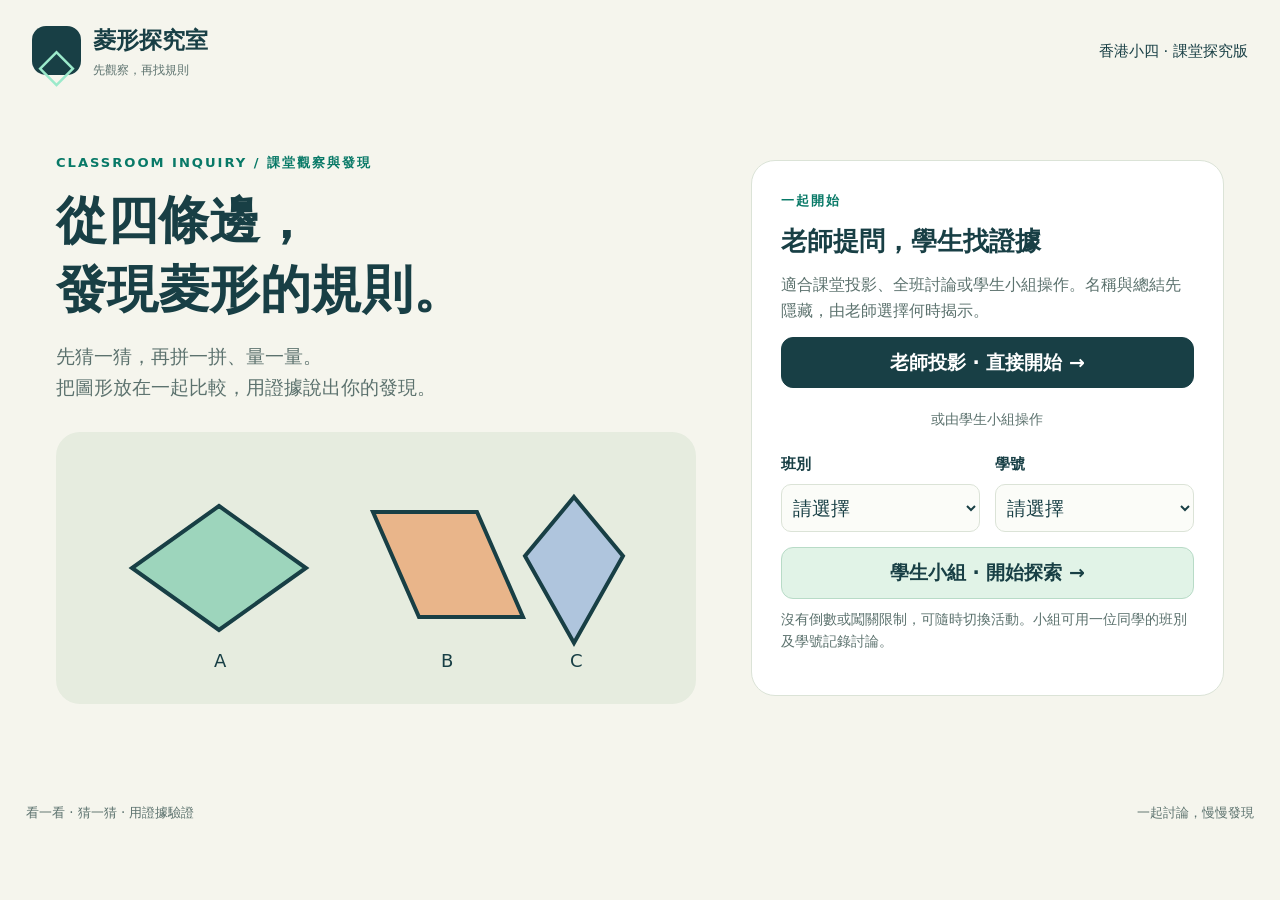
==== classroom/index.html @ 55c146e0 "Add teacher-led rhombus classroom inquiry, comparisons and triangle composition" ====
<!doctype html>
<html lang="zh-Hant">
<head><meta charset="utf-8"><meta name="viewport" content="width=device-width,initial-scale=1"><meta name="theme-color" content="#183f45"><meta name="description" content="香港小四菱形課堂探究：比較四邊形、拼棒、量度、分類與三角形拼砌；老師逐步提問，学生從證據發現規則。"><title>菱形探究室｜課堂觀察與發現</title><link rel="icon" href="data:image/svg+xml,%3Csvg xmlns='http://www.w3.org/2000/svg' viewBox='0 0 64 64'%3E%3Crect width='64' height='64' rx='16' fill='%23183f45'/%3E%3Cpath d='M32 9 51 32 32 55 13 32Z' fill='%237ae1c2'/%3E%3C/svg%3E"><link rel="stylesheet" href="classroom.css"><script src="classroom.js" defer></script></head>
<body><header class="topbar"><a href="./" class="brand"><span class="logo">◇</span><span>菱形探究室<small>先觀察，再找規則</small></span></a><div id="mode">香港小四 · 課堂探究版</div></header><main id="app"></main><footer>看一看 · 猜一猜 · 用證據驗證<span>一起討論，慢慢發現</span></footer><div id="toast" role="status" aria-live="polite"></div></body>
</html>
---- classroom/classroom.css ----
:root{font-family:system-ui,-apple-system,"Noto Sans TC","Microsoft JhengHei",sans-serif;font-size:19px;line-height:1.65;color:#183f45;background:#f5f5ed;--ink:#183f45;--green:#087967;--mint:#e1f3e7;--orange:#ec9b50;--line:#dbe3d7;--muted:#5c726e}*{box-sizing:border-box}body{margin:0}button,input,select{font:inherit}button{min-height:48px;border:1px solid var(--line);border-radius:12px;padding:9px 15px;background:white;color:var(--ink);font-weight:650;cursor:pointer;transition:background .16s}button:hover:not(:disabled){background:#ecf7ef}button:disabled{opacity:.45;cursor:default}button:focus-visible,input:focus-visible,select:focus-visible,a:focus-visible{outline:3px solid var(--orange);outline-offset:3px}.primary{background:var(--ink);color:white;border-color:var(--ink)}.primary:hover:not(:disabled){background:#285b61}.mint{background:var(--mint);border-color:#b8dbc7}.quiet{background:transparent;border-color:transparent;font-size:.79rem}.active,[aria-pressed=true]{background:var(--mint);border:2px solid var(--green)}.topbar{max-width:1540px;margin:auto;padding:22px 32px;display:flex;align-items:center;justify-content:space-between;gap:15px}.brand{color:var(--ink);text-decoration:none;display:flex;align-items:center;gap:12px;font-weight:850;font-size:1.2rem}.brand small{display:block;color:var(--muted);font-size:.65rem;font-weight:500}.logo{display:grid;place-items:center;font-size:2.5rem;width:49px;height:49px;border-radius:14px;background:var(--ink);color:#9beacb}#mode{display:flex;align-items:center;gap:9px;font-size:.78rem}main{max-width:1540px;margin:auto;padding:5px 26px;min-height:75vh}footer{max-width:1480px;margin:25px auto;padding:0 26px;display:flex;justify-content:space-between;color:var(--muted);font-size:.7rem}h1,h2,h3,p{margin-top:0}h1{font-size:clamp(2rem,4vw,3.5rem);line-height:1.35;margin-bottom:17px}h2{font-size:1.38rem;line-height:1.4;margin-bottom:12px}h3{font-size:1rem;margin-bottom:8px}p{margin-bottom:13px}.eyebrow{font-size:.69rem;font-weight:800;letter-spacing:.15em;color:var(--green);margin-bottom:12px}.muted{color:var(--muted);font-size:.83rem}.entry{display:grid;grid-template-columns:1.15fr .85fr;gap:55px;align-items:center;padding:45px 30px}.entry p{color:var(--muted)}.entryart{margin-top:28px;border-radius:24px;background:#e6ecdf;padding:16px}.entryart svg{width:100%;height:240px;display:block}.entrycard{padding:29px;border:1px solid var(--line);border-radius:24px;background:white}.entrycard .primary{width:100%;font-size:1rem}.or{text-align:center;font-size:.76rem;color:var(--muted);margin:20px 0}.entryfields{display:grid;grid-template-columns:1fr 1fr;gap:15px}.entryfields label{display:block;font-size:.8rem;margin-bottom:7px;font-weight:650}select{width:100%;min-height:48px;border:1px solid var(--line);border-radius:10px;padding:7px;background:#fbfcf8;color:var(--ink)}.entrycard .mint{margin-top:15px;width:100%}.entrycard .small{margin-top:9px;font-size:.72rem}.nav{display:flex;gap:8px;overflow:auto;padding:0 0 15px}.nav button{flex:1;min-width:145px;font-size:.83rem;white-space:nowrap}.nav .active{background:var(--ink);color:white;border-color:var(--ink)}.nav button span{font-size:.68rem;margin-right:6px;opacity:.8}.toolbar{display:flex;align-items:center;justify-content:space-between;gap:15px;flex-wrap:wrap;margin:0 0 16px}.toolbar-left{display:flex;gap:8px;flex-wrap:wrap}.toolbar button{font-size:.77rem;min-height:44px}.layout{display:grid;grid-template-columns:minmax(0,1fr) 285px;gap:21px}.lab{min-width:0;background:white;padding:24px;border-radius:21px;border:1px solid var(--line)}.lessonhead{display:flex;justify-content:space-between;align-items:flex-start;gap:16px}.lessonhead h1{font-size:1.75rem;margin-bottom:10px}.lessonhead .eyebrow{margin-bottom:5px}.instruction{font-size:.91rem;padding:13px 17px;background:#edf7ef;border-left:4px solid var(--green);border-radius:0 10px 10px 0;margin:9px 0 17px}.questions{background:var(--ink);color:white;padding:23px;border-radius:21px;align-self:start;position:sticky;top:20px}.questions .eyebrow{color:#a6e9ce}.questions h2{font-size:1.13rem;line-height:1.7;margin:13px 0 19px}.questions .sub{font-size:.79rem;color:#c8dbd6}.questions .qnav{display:flex;gap:9px;margin-top:20px}.questions button{flex:1;font-size:.78rem;min-height:44px}.questions .quiet{color:white;margin-top:12px;flex:1}.qtip{padding:14px 0 0;border-top:1px solid #52726e;font-size:.78rem;color:#d9e8df}.chip{background:#f3ecd8;border:1px solid #e7dcc1;padding:5px 12px;border-radius:30px;font-size:.72rem;white-space:nowrap}.gallery{display:grid;grid-template-columns:repeat(3,1fr);gap:12px}.card{position:relative;border:2px solid #dce5d7;border-radius:15px;min-height:160px;padding:10px 6px;text-align:center;background:#fcfdf9}.card.selected{background:#e6f5ea;border-color:var(--green)}.card svg{width:100%;height:135px;display:block}.card strong{font-size:.85rem}.name{font-size:.7rem;color:var(--muted);display:block;min-height:22px}.tools{display:flex;gap:8px;flex-wrap:wrap;align-items:center;margin:14px 0}.tools button{font-size:.77rem}.comparison{margin-top:19px;padding:17px;background:#f5f7ec;border:1px solid var(--line);border-radius:15px}.comparison h3{font-size:.91rem}.comparepair{display:grid;grid-template-columns:repeat(2,minmax(0,1fr));gap:12px}.comparepair svg{width:100%;height:230px;display:block}.comparepair>div{background:#fff;border:1px solid var(--line);border-radius:13px;text-align:center;padding:10px}.comparepair .tools{justify-content:center}.empty{padding:30px 15px;text-align:center;color:var(--muted);font-size:.86rem}.board{border:1px solid var(--line);border-radius:16px;overflow:hidden;background:#fbfcf7;position:relative}.board svg{width:100%;height:auto;display:block;touch-action:none}.board.large svg{max-height:410px}.svglabel{font-family:inherit;font-size:17px;font-weight:750;fill:var(--ink);paint-order:stroke;stroke:#fbfcf7;stroke-width:5px;stroke-linejoin:round}.svglabel.small{font-size:13px;stroke-width:4px}.svgcaption{font-family:inherit;font-size:13px;fill:var(--muted)}.edge{stroke-linecap:round}.hit{fill:none;stroke:transparent;stroke-width:28;cursor:pointer}.handle{fill:var(--orange);stroke:white;stroke-width:3;cursor:grab}.handle:active{cursor:grabbing}.panels{display:grid;grid-template-columns:repeat(2,minmax(0,1fr));gap:15px}.panel h3{display:flex;align-items:center;gap:9px;font-size:.88rem}.panel .chip{font-size:.65rem}.rodtray{display:flex;gap:8px;align-items:center;margin:14px 0;justify-content:center;height:35px}.rodtray i{height:9px;width:55px;border:1px solid #368276;background:#87c8b2;border-radius:8px;transition:opacity .2s}.rodtray .used{opacity:.2}.rodtray .long{width:74px;background:#91abc9;border-color:#657ea3}.rodtray .short{width:37px;background:#dfb58e;border-color:#bb8f69}.slider{display:flex;align-items:center;gap:9px;font-size:.76rem;flex-wrap:wrap;margin:12px 0}.slider input{min-width:100px;flex:1;accent-color:var(--green);min-height:35px}.slider label{min-width:50px}.obsbox{padding:15px 17px;border:1px dashed #d1dabd;border-radius:13px;background:#fffdef;margin-top:16px}.obsbox h3{font-size:.88rem}.obsbox .prompts{display:flex;gap:9px;flex-wrap:wrap;font-size:.83rem}.note{padding:7px 13px;border-radius:30px;border:1px solid #d6dfc8;background:white;min-height:40px;font-size:.77rem}.selector{display:flex;gap:7px;flex-wrap:wrap;margin-bottom:14px}.selector button{min-height:43px;min-width:49px;padding:5px 11px;font-size:.8rem}.sideinspector{display:grid;grid-template-columns:minmax(0,1fr) 215px;gap:15px}.copytray{background:#f5f7ec;border-radius:14px;padding:17px;min-width:0}.copytray h3{font-size:.85rem}.copyrow{margin:12px 0;font-size:.73rem}.copyrow i{display:block;height:7px;background:var(--green);border-radius:5px;margin:7px 0;max-width:100%}.parallel-controls{display:flex;gap:8px;flex-wrap:wrap;margin-top:13px}.parallel-controls button{font-size:.77rem}.legend{font-size:.75rem;color:var(--muted);margin-top:7px}.legend i{display:inline-block;width:22px;height:4px;background:var(--green);margin-right:5px}.sortarea{display:grid;grid-template-columns:repeat(2,minmax(0,1fr));gap:15px}.sortzone{border:2px dashed #b7cdbb;border-radius:15px;padding:14px;min-height:225px;background:#f3faf2}.sortzone:nth-child(2){background:#f8f4ed;border-color:#d5c2a5}.sortzone.dragover{outline:3px solid var(--orange);background:#fff5cf}.sortzone input{width:100%;padding:6px 8px;border:1px solid #cbd6c6;border-radius:9px;min-height:43px;font-weight:750;font-size:.89rem;color:var(--ink);background:white}.sortzone .smallcards{display:grid;grid-template-columns:repeat(2,minmax(0,1fr));gap:8px;margin-top:10px}.smallcards .card{min-height:110px;padding:7px 3px}.smallcards .card svg{height:92px}.smallcards .card .name{display:none}.smallcards .card strong{font-size:.78rem}.sortpool{margin-top:17px;padding:16px;border:1px solid var(--line);border-radius:15px;background:#f9fbf4}.sortpool .gallery{grid-template-columns:repeat(4,1fr);gap:8px}.sortpool .card{min-height:130px}.sortpool .card svg{height:97px}.sortpool .name{display:none}.feedback{padding:13px 16px;border-radius:11px;font-size:.87rem;background:#fff4d9;color:#765322;margin:14px 0}.feedback.good{background:#e8f4e9;color:#176345}.feedback:empty{display:none}.puzzlebar{display:flex;gap:8px;flex-wrap:wrap}.puzzlebar button{font-size:.79rem}.summary{padding:20px;border-radius:17px;background:var(--ink);color:#fff;margin-top:17px}.summary h2{font-size:1.2rem;color:#a6e9ce}.summary p{font-size:.92rem;margin-bottom:9px}.summary small{font-size:.73rem;color:#d2e5dc}.hideanswer{padding:21px;border:1px dashed #c9d8bf;border-radius:14px;text-align:center;margin-top:16px;background:#fcfdf5}.hideanswer p{font-size:.82rem;color:var(--muted)}.tip{font-size:.75rem;color:var(--muted);margin-top:9px;margin-bottom:0}.namesstrip{display:flex;gap:9px;flex-wrap:wrap;margin:11px 0}.namesstrip span{background:#edf6e8;border:1px solid #c9dbc4;padding:6px 12px;border-radius:25px;font-size:.79rem}.lessonfoot{display:flex;justify-content:space-between;align-items:center;gap:12px;margin-top:22px;padding-top:17px;border-top:1px solid var(--line)}.lessonfoot button{font-size:.8rem}.notebook{background:white;border:1px solid var(--line);padding:28px;border-radius:21px}.notebook textarea{width:100%;min-height:130px;border:1px solid var(--line);border-radius:13px;padding:15px;font:inherit;margin-bottom:12px}.logitem{padding:13px 16px;border-radius:12px;background:#f3f7ec;margin:10px 0;font-size:.85rem}.pill{padding:5px 10px;border:1px solid var(--line);background:white;border-radius:30px;font-size:.74rem}#toast{position:fixed;bottom:25px;left:50%;transform:translateX(-50%);background:var(--ink);color:white;padding:12px 18px;border-radius:12px;max-width:90%;font-size:.83rem;display:none;z-index:30}.tri-piece{cursor:grab}.tri-piece:active{cursor:grabbing}.drag-hint{font-size:.75rem;color:var(--muted);margin-top:8px}.fullscreen main{max-width:none}.fullscreen .topbar{padding:12px 25px}.fullscreen footer{display:none}.fullscreen .layout{grid-template-columns:minmax(0,1fr) 310px}.fullscreen .lab{font-size:1.08rem}.fullscreen .board.large svg{max-height:480px}.evidence{display:flex;gap:9px;flex-wrap:wrap;margin:14px 0}.evidence span{padding:6px 11px;border:1px solid var(--line);border-radius:10px;font-size:.76rem;background:#f8fbf3}.note[aria-pressed=true]{background:var(--mint)}
@media(min-width:1600px){:root{font-size:22px}.layout{grid-template-columns:minmax(0,1fr) 320px}}
@media(max-width:1100px){.layout{grid-template-columns:minmax(0,1fr) 240px;gap:15px}.lab{padding:20px}.questions{padding:19px}.entry{gap:30px;padding:25px 10px}.gallery{gap:9px}.card svg{height:125px}.sideinspector{grid-template-columns:1fr}.copytray{display:flex;flex-wrap:wrap;gap:12px;align-items:center}.copytray h3{width:100%}.copyrow{margin:0}.copyrow i{max-width:170px}.panels{gap:10px}}
@media(max-width:760px){:root{font-size:17px}.topbar{padding:17px 16px;align-items:flex-start}.brand{font-size:1rem;gap:9px}.logo{width:42px;height:42px;font-size:2.2rem}.brand small{font-size:.58rem}#mode{font-size:.67rem;gap:3px;flex-direction:column}.topbar .quiet{min-height:27px;padding:3px}main{padding:3px 12px}.entry{grid-template-columns:1fr;padding:22px 3px;gap:19px}.entry h1{font-size:2.15rem}.entryart{display:none}.entrycard{padding:23px}.nav{gap:6px;padding-bottom:11px}.nav button{min-width:137px;font-size:.8rem;min-height:46px}.toolbar{gap:7px;margin-bottom:12px}.toolbar-left{gap:6px}.toolbar button{font-size:.73rem;min-height:42px;padding:7px 10px}.layout{display:flex;flex-direction:column;gap:14px}.questions{position:static;order:-1;padding:16px 18px}.questions .eyebrow{margin:0}.questions h2{font-size:1.05rem;margin:6px 0 8px}.questions .sub{display:none}.questions .qnav{margin-top:10px;max-width:260px}.questions .qtip{margin-top:10px}.questions .quiet{margin-top:7px;padding:4px 10px;min-height:35px}.lab{padding:20px 15px;border-radius:17px}.lessonhead h1{font-size:1.42rem}.lessonhead .chip{font-size:.65rem}.instruction{font-size:.85rem;padding:11px 13px}.gallery{grid-template-columns:repeat(2,1fr);gap:9px}.card{min-height:152px;padding:8px 4px}.card svg{height:119px}.comparepair svg{height:150px}.comparepair .tools button{font-size:.65rem;min-height:40px;padding:7px}.panels{grid-template-columns:1fr}.panel h3{font-size:1rem}.board svg{max-height:none!important}.comparison{padding:13px}.sortarea{gap:10px}.sortzone{padding:9px;min-height:190px}.sortzone input{font-size:.73rem;padding:5px}.smallcards{grid-template-columns:1fr!important}.sortpool{padding:11px}.sortpool .gallery{grid-template-columns:repeat(2,1fr)}.sortpool .card svg{height:100px}.sideinspector{display:block}.copytray{margin-top:12px}.copytray .copyrow{flex:0 0 calc(50% - 6px);max-width:calc(50% - 6px)}.copyrow i{max-width:100%}.lessonfoot{flex-wrap:wrap;gap:7px}.lessonfoot .primary{margin-left:auto}footer{padding:0 15px;font-size:.62rem}.fullscreen .layout{display:flex}.notebook{padding:22px 17px}.puzzlebar button{font-size:.72rem;padding:8px 11px}.summary p{font-size:.87rem}}
@media(prefers-reduced-motion:reduce){*{transition:none!important;scroll-behavior:auto!important}}
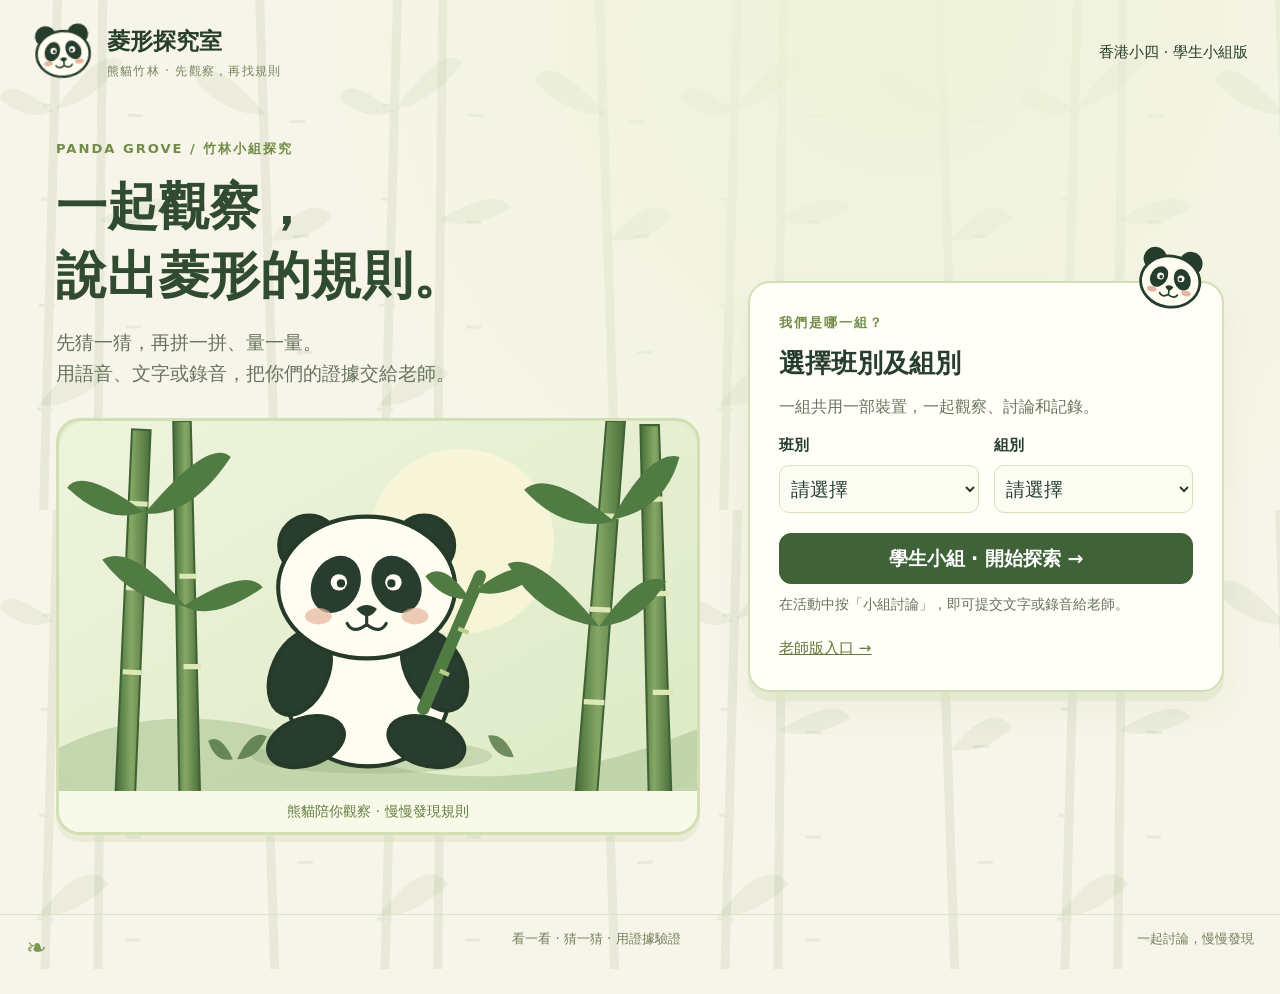
==== commit 4b1313a9: "Add group voice discussions, password-protected teacher portal and panda bamboo theme" ====
--- a/classroom/index.html
+++ b/classroom/index.html
@@ -1,5 +1,5 @@
 <!doctype html>
 <html lang="zh-Hant">
-<head><meta charset="utf-8"><meta name="viewport" content="width=device-width,initial-scale=1"><meta name="theme-color" content="#183f45"><meta name="description" content="香港小四菱形課堂探究：比較四邊形、拼棒、量度、分類與三角形拼砌；老師逐步提問，学生從證據發現規則。"><title>菱形探究室｜課堂觀察與發現</title><link rel="icon" href="data:image/svg+xml,%3Csvg xmlns='http://www.w3.org/2000/svg' viewBox='0 0 64 64'%3E%3Crect width='64' height='64' rx='16' fill='%23183f45'/%3E%3Cpath d='M32 9 51 32 32 55 13 32Z' fill='%237ae1c2'/%3E%3C/svg%3E"><link rel="stylesheet" href="classroom.css"><script src="classroom.js" defer></script></head>
-<body><header class="topbar"><a href="./" class="brand"><span class="logo">◇</span><span>菱形探究室<small>先觀察，再找規則</small></span></a><div id="mode">香港小四 · 課堂探究版</div></header><main id="app"></main><footer>看一看 · 猜一猜 · 用證據驗證<span>一起討論，慢慢發現</span></footer><div id="toast" role="status" aria-live="polite"></div></body>
+<head><meta charset="utf-8"><meta name="viewport" content="width=device-width,initial-scale=1"><meta name="theme-color" content="#46683d"><meta name="description" content="香港小四菱形課堂探究：比較四邊形、拼棒、量度、分類與三角形拼砌；老師逐步提問，學生從證據發現規則。"><title>菱形探究室｜課堂觀察與發現</title><link rel="icon" href="data:image/svg+xml,%3Csvg xmlns='http://www.w3.org/2000/svg' viewBox='0 0 64 64'%3E%3Crect width='64' height='64' rx='16' fill='%23183f45'/%3E%3Cpath d='M32 9 51 32 32 55 13 32Z' fill='%237ae1c2'/%3E%3C/svg%3E"><link rel="stylesheet" href="classroom.css"><link rel="stylesheet" href="panda-theme.css"><script src="discussion.js" defer></script><script src="classroom.js" defer></script></head>
+<body><header class="topbar"><a href="./" class="brand"><span class="logo">◇</span><span>菱形探究室<small>熊貓竹林 · 先觀察，再找規則</small></span></a><div id="mode">香港小四 · 課堂探究版</div></header><main id="app"></main><footer>看一看 · 猜一猜 · 用證據驗證<span>一起討論，慢慢發現</span></footer><div id="toast" role="status" aria-live="polite"></div></body>
 </html>
--- a/classroom/classroom.css
+++ b/classroom/classroom.css
@@ -3,3 +3,7 @@
 @media(max-width:1100px){.layout{grid-template-columns:minmax(0,1fr) 240px;gap:15px}.lab{padding:20px}.questions{padding:19px}.entry{gap:30px;padding:25px 10px}.gallery{gap:9px}.card svg{height:125px}.sideinspector{grid-template-columns:1fr}.copytray{display:flex;flex-wrap:wrap;gap:12px;align-items:center}.copytray h3{width:100%}.copyrow{margin:0}.copyrow i{max-width:170px}.panels{gap:10px}}
 @media(max-width:760px){:root{font-size:17px}.topbar{padding:17px 16px;align-items:flex-start}.brand{font-size:1rem;gap:9px}.logo{width:42px;height:42px;font-size:2.2rem}.brand small{font-size:.58rem}#mode{font-size:.67rem;gap:3px;flex-direction:column}.topbar .quiet{min-height:27px;padding:3px}main{padding:3px 12px}.entry{grid-template-columns:1fr;padding:22px 3px;gap:19px}.entry h1{font-size:2.15rem}.entryart{display:none}.entrycard{padding:23px}.nav{gap:6px;padding-bottom:11px}.nav button{min-width:137px;font-size:.8rem;min-height:46px}.toolbar{gap:7px;margin-bottom:12px}.toolbar-left{gap:6px}.toolbar button{font-size:.73rem;min-height:42px;padding:7px 10px}.layout{display:flex;flex-direction:column;gap:14px}.questions{position:static;order:-1;padding:16px 18px}.questions .eyebrow{margin:0}.questions h2{font-size:1.05rem;margin:6px 0 8px}.questions .sub{display:none}.questions .qnav{margin-top:10px;max-width:260px}.questions .qtip{margin-top:10px}.questions .quiet{margin-top:7px;padding:4px 10px;min-height:35px}.lab{padding:20px 15px;border-radius:17px}.lessonhead h1{font-size:1.42rem}.lessonhead .chip{font-size:.65rem}.instruction{font-size:.85rem;padding:11px 13px}.gallery{grid-template-columns:repeat(2,1fr);gap:9px}.card{min-height:152px;padding:8px 4px}.card svg{height:119px}.comparepair svg{height:150px}.comparepair .tools button{font-size:.65rem;min-height:40px;padding:7px}.panels{grid-template-columns:1fr}.panel h3{font-size:1rem}.board svg{max-height:none!important}.comparison{padding:13px}.sortarea{gap:10px}.sortzone{padding:9px;min-height:190px}.sortzone input{font-size:.73rem;padding:5px}.smallcards{grid-template-columns:1fr!important}.sortpool{padding:11px}.sortpool .gallery{grid-template-columns:repeat(2,1fr)}.sortpool .card svg{height:100px}.sideinspector{display:block}.copytray{margin-top:12px}.copytray .copyrow{flex:0 0 calc(50% - 6px);max-width:calc(50% - 6px)}.copyrow i{max-width:100%}.lessonfoot{flex-wrap:wrap;gap:7px}.lessonfoot .primary{margin-left:auto}footer{padding:0 15px;font-size:.62rem}.fullscreen .layout{display:flex}.notebook{padding:22px 17px}.puzzlebar button{font-size:.72rem;padding:8px 11px}.summary p{font-size:.87rem}}
 @media(prefers-reduced-motion:reduce){*{transition:none!important;scroll-behavior:auto!important}}
+
+.comparisonsteps{display:grid;grid-template-columns:repeat(2,minmax(0,1fr));gap:9px;margin:15px 0}.comparisonsteps button{text-align:left;font-size:.82rem}.comparisonsteps small{display:block;color:var(--muted);font-size:.67rem}.comparisonnav{display:flex;align-items:center;justify-content:space-between;gap:12px;margin-top:18px;flex-wrap:wrap}.comparisonnav span{font-size:.76rem;color:var(--muted)}.comparisonnav button{font-size:.8rem}@media(max-width:760px){.comparisonsteps button{font-size:.73rem;padding:8px}.comparisonnav span{order:3;width:100%;text-align:center}}
+
+.teacherlink{display:block;margin-top:20px;font-size:.8rem;color:var(--green)}.entrycard input[type=password]{display:block;width:100%;padding:10px;margin:10px 0 18px;border:1px solid var(--line);border-radius:10px}.discussion-context{padding:16px;background:var(--mint);border-radius:12px;margin:15px 0 22px}.discussion-context p{margin:7px 0 0;font-size:.86rem}.recordbox{padding:20px;background:#f5f7ec;border:1px solid var(--line);border-radius:16px;margin:20px 0}.recordbox h2{font-size:1.13rem}.recordbox audio,.submission audio{width:100%;display:block;margin:12px 0}.filebutton{position:relative;display:inline-block;border:1px solid var(--line);border-radius:12px;padding:9px 14px;background:white;font-size:.77rem;font-weight:650;overflow:hidden;cursor:pointer}.filebutton input{position:absolute;inset:0;opacity:0;cursor:pointer;width:100%}.filebutton:focus-within{outline:3px solid var(--orange)}.submission{padding:20px;border:1px solid var(--line);border-radius:16px;margin:15px 0;background:#fbfcf7}.submission time{margin-left:auto;font-size:.73rem;color:var(--muted)}.discussion-answer{white-space:pre-wrap;font-size:1rem;background:white;border-left:4px solid var(--green);padding:15px}.audio-download,#record-download{color:var(--green);font-size:.8rem;text-decoration:underline}.notebook .tools label{font-size:.8rem}.notebook label select{min-width:135px}button[hidden]{display:none}
--- a/classroom/panda-theme.css
+++ b/classroom/panda-theme.css
@@ -0,0 +1,2 @@
+/* Panda bamboo grove: decoration stays behind the learning tools. */
+:root{--ink:#283e2d;--green:#547738;--mint:#e8f0d5;--orange:#bd915b;--line:#dbe3c8;--muted:#67735e;color:var(--ink);background:#f7f5e9}body{background:radial-gradient(ellipse at 70% 0,#edf2d8 0,transparent 48%),url('assets/bamboo-pattern.svg') left top/340px 510px repeat,#f7f5e9}.topbar{padding-top:21px;padding-bottom:22px}.brand{gap:13px}.brand .logo{font-size:0;background:url('assets/panda-icon.svg') center/contain no-repeat transparent;width:62px;height:62px;transform:rotate(-5deg)}.brand small{letter-spacing:.1em;color:#75845e}.brand{font-weight:850}.entry{gap:48px;padding-top:28px}.entry h1{color:#314b31}.entry .eyebrow{color:#708c46}.entryart{position:relative;padding:0;overflow:hidden;border:3px solid #d2dfb4;background:#e3eccf;box-shadow:0 7px 0 #b5c59133}.entryart svg{display:none}.entryart:before{content:"";display:block;aspect-ratio:620/360;background:url('assets/panda-bamboo.svg') center/cover}.entryart:after{content:"熊貓陪你觀察 · 慢慢發現規則";display:block;text-align:center;font-size:.73rem;background:#f7fae9;padding:9px;color:#637c42}.entrycard{position:relative;border:2px solid #d2dfb4;box-shadow:0 9px 0 #dce6c488,0 16px 35px #516a3610;background:#fffef7}.entrycard:before{content:"";display:block;position:absolute;width:69px;height:69px;background:url('assets/panda-icon.svg') center/contain no-repeat;right:17px;top:-38px;transform:rotate(8deg);pointer-events:none}.entrycard h2{padding-right:30px}.entrycard .primary{background:#3f6239;border-color:#3f6239}.teacherlink{color:#61783b}.lab,.notebook{background:#fffef9;border:2px solid #dce4cc;box-shadow:0 5px 0 #e2e9d233}.nav .active{background:#46683d;border-color:#46683d}.nav button{border-color:#d7e1c5;background:#fffef5}.nav .active span{color:#d7e5b5}.toolbar button{background:#fffef5}.toolbar button[aria-pressed=true]{background:#e7efcf;border-color:#718b4a}.questions{background:linear-gradient(155deg,#42653b,#293f2d);border:2px solid #718b4a;box-shadow:0 5px 0 #617a3b22}.questions .eyebrow{color:#d6e5b4}.questions:after{content:"";display:block;width:61px;height:61px;background:url('assets/panda-icon.svg') center/contain no-repeat;margin:16px auto -3px;opacity:.9;pointer-events:none}.questions button{color:#30472e}.questions .quiet{color:#f3f5df}.questions .sub{color:#d7e2c5}.questions .qtip{color:#e6efcf;border-color:#8aa175}.lessonhead h1{color:#314b31}.chip{background:#f4eacd;border-color:#e5d8b3;color:#77603e}.instruction{background:#edf3df;border-left:5px solid #789553}.comparisonsteps button[aria-pressed=true]{background:#e5efce;border-color:#6b8c43}.comparison{background:#edf2df;border:1px solid #d6e0c3}.comparepair>div{background:#fffef8;border-color:#dbe5cb}.comparepair svg{background:#fffef8}.primary{background:#3b5d36;border-color:#3b5d36}.primary:hover:not(:disabled){background:#527845}.mint{background:#e6efcf;border-color:#c0d39e}button:hover:not(:disabled){background:#edf3de}.primary:hover:not(:disabled){background:#527845}.active,[aria-pressed=true]{border-color:#6d8b48;background:#e7efcf}.board{background:#fffef7;border-color:#dce4c9}.card{background:#fffef7;border-color:#dbe3c9}.card.selected{border-color:#6d8b48;background:#e8f1d7}.sortzone{background:#eef4df;border-color:#bbcd9d}.sortzone:nth-child(2){background:#f7efde;border-color:#d4bf90}.sortpool,.copytray{background:#f0f4e3}.obsbox{background:#fbf8e8;border-color:#d0d9b3}.summary{background:#344f30;border:2px solid #789352}.summary h2{color:#dbe8b6}.hideanswer{background:#f7f9eb}.recordbox{background:#eef3df;border:2px solid #d5dfbe}.discussion-context{background:#e8f0d5}.submission{background:#f6f8eb;border-color:#d8e2c4}.submission:before{content:"";float:right;width:34px;height:34px;background:url('assets/panda-icon.svg') center/contain no-repeat;margin-left:12px}.feedback.good{background:#e9f2d7;color:#41632f}.feedback{background:#f7eed2;color:#77603e}.entrycard select{background:#fbfdf3;border-color:#d6e0c2}footer{margin-top:29px;border-top:1px solid #dce4c8;padding-top:13px;color:#72805d}footer:before{content:"❧";color:#799852;font-size:1.3rem;margin-right:9px}.notebook>h1:before{content:"";display:inline-block;width:48px;height:48px;vertical-align:middle;background:url('assets/panda-icon.svg') center/contain no-repeat;margin-right:12px}.recordbox h2:before{content:"❧ ";color:#769247}.entrycard,.questions,.lab,.notebook{border-radius:22px}.bamboo-accent{width:50px;height:5px;background:#97ae6d;border-radius:5px;margin-bottom:15px;box-shadow:15px 7px 0 -1px #c7d69f}@media(max-width:760px){.brand .logo{width:48px;height:48px}.entry{padding-top:19px;gap:43px}.entrycard:before{width:56px;height:56px;top:-30px}.entryart{display:block;max-width:360px;margin:17px auto 0}.entryart:after{font-size:.68rem}.questions:after{position:absolute;right:15px;bottom:15px;width:39px;height:39px;margin:0;opacity:.65}.questions{position:relative;padding-right:22px}.questions .qnav{max-width:250px}.notebook>h1:before{width:37px;height:37px;margin-right:7px}.topbar{padding-top:15px;padding-bottom:19px}}
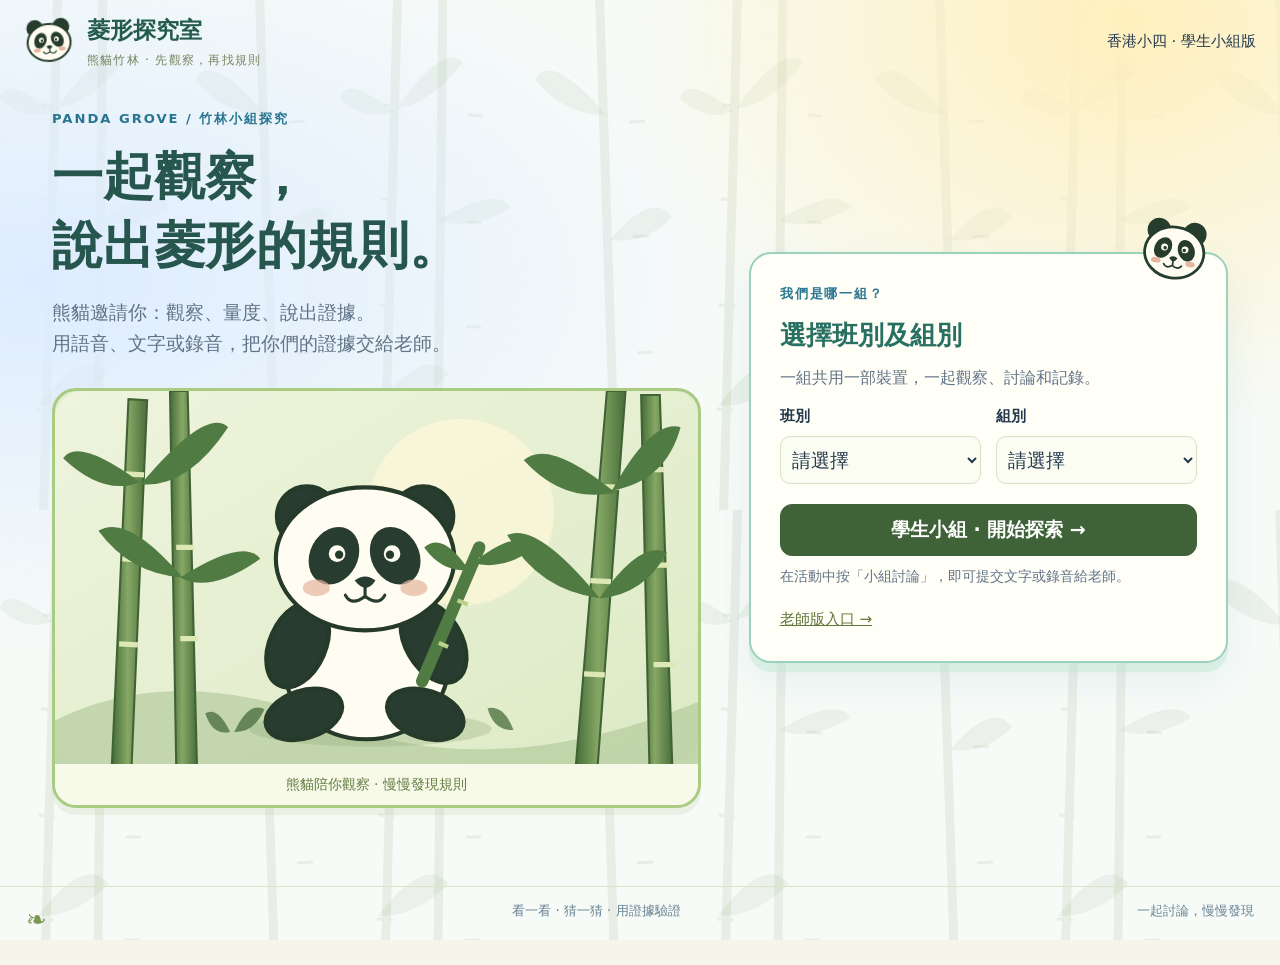
==== commit 4bd4464a: "Upgrade panda inquiry UI and add interactive four-edge measurement" ====
--- a/classroom/index.html
+++ b/classroom/index.html
@@ -1,5 +1,5 @@
 <!doctype html>
 <html lang="zh-Hant">
-<head><meta charset="utf-8"><meta name="viewport" content="width=device-width,initial-scale=1"><meta name="theme-color" content="#46683d"><meta name="description" content="香港小四菱形課堂探究：比較四邊形、拼棒、量度、分類與三角形拼砌；老師逐步提問，學生從證據發現規則。"><title>菱形探究室｜課堂觀察與發現</title><link rel="icon" href="data:image/svg+xml,%3Csvg xmlns='http://www.w3.org/2000/svg' viewBox='0 0 64 64'%3E%3Crect width='64' height='64' rx='16' fill='%23183f45'/%3E%3Cpath d='M32 9 51 32 32 55 13 32Z' fill='%237ae1c2'/%3E%3C/svg%3E"><link rel="stylesheet" href="classroom.css"><link rel="stylesheet" href="panda-theme.css"><script src="discussion.js" defer></script><script src="classroom.js" defer></script></head>
+<head><meta charset="utf-8"><meta name="viewport" content="width=device-width,initial-scale=1"><meta name="theme-color" content="#46683d"><meta name="description" content="香港小四菱形課堂探究：比較四邊形、拼棒、量度、分類與三角形拼砌；老師逐步提問，學生從證據發現規則。"><title>菱形探究室｜課堂觀察與發現</title><link rel="icon" href="data:image/svg+xml,%3Csvg xmlns='http://www.w3.org/2000/svg' viewBox='0 0 64 64'%3E%3Crect width='64' height='64' rx='16' fill='%23183f45'/%3E%3Cpath d='M32 9 51 32 32 55 13 32Z' fill='%237ae1c2'/%3E%3C/svg%3E"><link rel="stylesheet" href="classroom.css"><link rel="stylesheet" href="panda-theme.css"><script src="discussion.js" defer></script><script src="ruler.js" defer></script><script src="classroom.js" defer></script></head>
 <body><header class="topbar"><a href="./" class="brand"><span class="logo">◇</span><span>菱形探究室<small>熊貓竹林 · 先觀察，再找規則</small></span></a><div id="mode">香港小四 · 課堂探究版</div></header><main id="app"></main><footer>看一看 · 猜一猜 · 用證據驗證<span>一起討論，慢慢發現</span></footer><div id="toast" role="status" aria-live="polite"></div></body>
 </html>
--- a/classroom/classroom.css
+++ b/classroom/classroom.css
@@ -7,3 +7,5 @@
 .comparisonsteps{display:grid;grid-template-columns:repeat(2,minmax(0,1fr));gap:9px;margin:15px 0}.comparisonsteps button{text-align:left;font-size:.82rem}.comparisonsteps small{display:block;color:var(--muted);font-size:.67rem}.comparisonnav{display:flex;align-items:center;justify-content:space-between;gap:12px;margin-top:18px;flex-wrap:wrap}.comparisonnav span{font-size:.76rem;color:var(--muted)}.comparisonnav button{font-size:.8rem}@media(max-width:760px){.comparisonsteps button{font-size:.73rem;padding:8px}.comparisonnav span{order:3;width:100%;text-align:center}}
 
 .teacherlink{display:block;margin-top:20px;font-size:.8rem;color:var(--green)}.entrycard input[type=password]{display:block;width:100%;padding:10px;margin:10px 0 18px;border:1px solid var(--line);border-radius:10px}.discussion-context{padding:16px;background:var(--mint);border-radius:12px;margin:15px 0 22px}.discussion-context p{margin:7px 0 0;font-size:.86rem}.recordbox{padding:20px;background:#f5f7ec;border:1px solid var(--line);border-radius:16px;margin:20px 0}.recordbox h2{font-size:1.13rem}.recordbox audio,.submission audio{width:100%;display:block;margin:12px 0}.filebutton{position:relative;display:inline-block;border:1px solid var(--line);border-radius:12px;padding:9px 14px;background:white;font-size:.77rem;font-weight:650;overflow:hidden;cursor:pointer}.filebutton input{position:absolute;inset:0;opacity:0;cursor:pointer;width:100%}.filebutton:focus-within{outline:3px solid var(--orange)}.submission{padding:20px;border:1px solid var(--line);border-radius:16px;margin:15px 0;background:#fbfcf7}.submission time{margin-left:auto;font-size:.73rem;color:var(--muted)}.discussion-answer{white-space:pre-wrap;font-size:1rem;background:white;border-left:4px solid var(--green);padding:15px}.audio-download,#record-download{color:var(--green);font-size:.8rem;text-decoration:underline}.notebook .tools label{font-size:.8rem}.notebook label select{min-width:135px}button[hidden]{display:none}
+
+.ruler-overlay{pointer-events:none}.ruler-overlay [data-ruler-handle],.ruler-vertices circle{pointer-events:all;cursor:grab}.ruler-line{stroke:#b8782e;stroke-width:2.5;stroke-linecap:round}.ruler-hit{fill:transparent;stroke:none}.ruler-end{fill:#fff3cc;stroke:#9e6320;stroke-width:2.5}.ruler-end.chosen{fill:#f0c863;stroke-width:4}.ruler-number{font:700 13px system-ui;fill:#784815;pointer-events:none}.ruler-label{font:700 16px system-ui;fill:#784815;paint-order:stroke;stroke:#fffef7;stroke-width:6;stroke-linejoin:round;pointer-events:none}.ruler-vertices circle{fill:#a6ba80;stroke:#fffef7;stroke-width:2;cursor:crosshair}.ruler-panel{padding:10px;margin:8px 0 15px;border:1px solid #d7ddbd;border-radius:12px;background:#f9f6e5;text-align:left}.ruler-panel [data-ruler-reading]{font-weight:750;font-size:.85rem;color:#85561f}.ruler-panel .tools{margin:7px 0;gap:5px}.ruler-panel .tools button{font-size:.68rem;min-height:38px;padding:6px 8px}.ruler-panel p,.ruler-panel [data-ruler-records]{font-size:.68rem;color:#667252;margin:5px 0 0}.comparepair svg{touch-action:none}.ruler-overlay [data-ruler-handle]:focus-visible .ruler-end{stroke:#263e2c;stroke-width:5}
--- a/classroom/panda-theme.css
+++ b/classroom/panda-theme.css
@@ -1,2 +1,4 @@
 /* Panda bamboo grove: decoration stays behind the learning tools. */
 :root{--ink:#283e2d;--green:#547738;--mint:#e8f0d5;--orange:#bd915b;--line:#dbe3c8;--muted:#67735e;color:var(--ink);background:#f7f5e9}body{background:radial-gradient(ellipse at 70% 0,#edf2d8 0,transparent 48%),url('assets/bamboo-pattern.svg') left top/340px 510px repeat,#f7f5e9}.topbar{padding-top:21px;padding-bottom:22px}.brand{gap:13px}.brand .logo{font-size:0;background:url('assets/panda-icon.svg') center/contain no-repeat transparent;width:62px;height:62px;transform:rotate(-5deg)}.brand small{letter-spacing:.1em;color:#75845e}.brand{font-weight:850}.entry{gap:48px;padding-top:28px}.entry h1{color:#314b31}.entry .eyebrow{color:#708c46}.entryart{position:relative;padding:0;overflow:hidden;border:3px solid #d2dfb4;background:#e3eccf;box-shadow:0 7px 0 #b5c59133}.entryart svg{display:none}.entryart:before{content:"";display:block;aspect-ratio:620/360;background:url('assets/panda-bamboo.svg') center/cover}.entryart:after{content:"熊貓陪你觀察 · 慢慢發現規則";display:block;text-align:center;font-size:.73rem;background:#f7fae9;padding:9px;color:#637c42}.entrycard{position:relative;border:2px solid #d2dfb4;box-shadow:0 9px 0 #dce6c488,0 16px 35px #516a3610;background:#fffef7}.entrycard:before{content:"";display:block;position:absolute;width:69px;height:69px;background:url('assets/panda-icon.svg') center/contain no-repeat;right:17px;top:-38px;transform:rotate(8deg);pointer-events:none}.entrycard h2{padding-right:30px}.entrycard .primary{background:#3f6239;border-color:#3f6239}.teacherlink{color:#61783b}.lab,.notebook{background:#fffef9;border:2px solid #dce4cc;box-shadow:0 5px 0 #e2e9d233}.nav .active{background:#46683d;border-color:#46683d}.nav button{border-color:#d7e1c5;background:#fffef5}.nav .active span{color:#d7e5b5}.toolbar button{background:#fffef5}.toolbar button[aria-pressed=true]{background:#e7efcf;border-color:#718b4a}.questions{background:linear-gradient(155deg,#42653b,#293f2d);border:2px solid #718b4a;box-shadow:0 5px 0 #617a3b22}.questions .eyebrow{color:#d6e5b4}.questions:after{content:"";display:block;width:61px;height:61px;background:url('assets/panda-icon.svg') center/contain no-repeat;margin:16px auto -3px;opacity:.9;pointer-events:none}.questions button{color:#30472e}.questions .quiet{color:#f3f5df}.questions .sub{color:#d7e2c5}.questions .qtip{color:#e6efcf;border-color:#8aa175}.lessonhead h1{color:#314b31}.chip{background:#f4eacd;border-color:#e5d8b3;color:#77603e}.instruction{background:#edf3df;border-left:5px solid #789553}.comparisonsteps button[aria-pressed=true]{background:#e5efce;border-color:#6b8c43}.comparison{background:#edf2df;border:1px solid #d6e0c3}.comparepair>div{background:#fffef8;border-color:#dbe5cb}.comparepair svg{background:#fffef8}.primary{background:#3b5d36;border-color:#3b5d36}.primary:hover:not(:disabled){background:#527845}.mint{background:#e6efcf;border-color:#c0d39e}button:hover:not(:disabled){background:#edf3de}.primary:hover:not(:disabled){background:#527845}.active,[aria-pressed=true]{border-color:#6d8b48;background:#e7efcf}.board{background:#fffef7;border-color:#dce4c9}.card{background:#fffef7;border-color:#dbe3c9}.card.selected{border-color:#6d8b48;background:#e8f1d7}.sortzone{background:#eef4df;border-color:#bbcd9d}.sortzone:nth-child(2){background:#f7efde;border-color:#d4bf90}.sortpool,.copytray{background:#f0f4e3}.obsbox{background:#fbf8e8;border-color:#d0d9b3}.summary{background:#344f30;border:2px solid #789352}.summary h2{color:#dbe8b6}.hideanswer{background:#f7f9eb}.recordbox{background:#eef3df;border:2px solid #d5dfbe}.discussion-context{background:#e8f0d5}.submission{background:#f6f8eb;border-color:#d8e2c4}.submission:before{content:"";float:right;width:34px;height:34px;background:url('assets/panda-icon.svg') center/contain no-repeat;margin-left:12px}.feedback.good{background:#e9f2d7;color:#41632f}.feedback{background:#f7eed2;color:#77603e}.entrycard select{background:#fbfdf3;border-color:#d6e0c2}footer{margin-top:29px;border-top:1px solid #dce4c8;padding-top:13px;color:#72805d}footer:before{content:"❧";color:#799852;font-size:1.3rem;margin-right:9px}.notebook>h1:before{content:"";display:inline-block;width:48px;height:48px;vertical-align:middle;background:url('assets/panda-icon.svg') center/contain no-repeat;margin-right:12px}.recordbox h2:before{content:"❧ ";color:#769247}.entrycard,.questions,.lab,.notebook{border-radius:22px}.bamboo-accent{width:50px;height:5px;background:#97ae6d;border-radius:5px;margin-bottom:15px;box-shadow:15px 7px 0 -1px #c7d69f}@media(max-width:760px){.brand .logo{width:48px;height:48px}.entry{padding-top:19px;gap:43px}.entrycard:before{width:56px;height:56px;top:-30px}.entryart{display:block;max-width:360px;margin:17px auto 0}.entryart:after{font-size:.68rem}.questions:after{position:absolute;right:15px;bottom:15px;width:39px;height:39px;margin:0;opacity:.65}.questions{position:relative;padding-right:22px}.questions .qnav{max-width:250px}.notebook>h1:before{width:37px;height:37px;margin-right:7px}.topbar{padding-top:15px;padding-bottom:19px}}
+/* Panda exploration park: cheerful zones, generous learning space. */
+:root{--ink:#25394e;--green:#348568;--mint:#e0f3e9;--orange:#f3ac45;--line:#dce6eb;--muted:#617386}body{background:radial-gradient(ellipse at 88% 2%,#fff0bd 0,transparent 32%),radial-gradient(ellipse at 3% 30%,#ddecff 0,transparent 40%),url('assets/bamboo-pattern.svg') left top/340px 510px repeat,#f7fbf8}.topbar{max-width:1700px;padding:12px 24px}.brand{color:#245b4c}.brand .logo{height:50px;width:50px}main{max-width:1700px;padding:4px 22px}.entrycard{border-color:#9cd1bb;box-shadow:0 9px 0 #bfe8d577,0 18px 40px #4283a018}.entrycard h2{color:#287061}.entryart{border-color:#a9cc82}.entry{padding-top:22px}.entry .eyebrow{color:#287590}.entry h1{color:#27564e}.nav{gap:9px;padding-bottom:10px}.nav button{min-width:150px;border-radius:15px;border:2px solid transparent;min-height:48px}.nav button:nth-child(1){background:#dfedff;color:#286291}.nav button:nth-child(2){background:#fff0cd;color:#835b13}.nav button:nth-child(3){background:#e0f5e7;color:#357345}.nav button:nth-child(4){background:#ede5ff;color:#674c98}.nav button:nth-child(5){background:#ffe4db;color:#a24c39}.nav button.active{border-color:currentColor;box-shadow:0 4px 0 #bad0da66;font-weight:850}.nav .active span{color:inherit}.toolbar{margin-bottom:12px}.toolbar button{min-height:45px;border-radius:12px;background:#fff}.toolbar button[data-action=notebook]{background:#fff0d8;border-color:#f5c987;color:#885715}.toolbar [data-action=fullscreen]{background:#e7eefb;border-color:#bccfeb;color:#43628e}.layout{grid-template-columns:minmax(0,1fr) 270px;gap:17px}.lab{padding:20px;border-color:#d5e3ed;background:#fff;box-shadow:0 5px 0 #d3e5ef44}.lessonhead h1{font-size:1.55rem;margin-bottom:5px;color:#263c54}.lessonhead .eyebrow{font-size:.62rem}.instruction{background:#eff6fc;color:#415c76;border-left-color:#73a7d3;font-size:.85rem;padding:10px 13px;margin-bottom:12px}.comparisonsteps{grid-template-columns:repeat(3,minmax(0,1fr));margin:10px 0;gap:7px}.comparisonsteps button{font-size:.76rem;border-color:#dae7ee;background:#f6faff;padding:8px 10px}.comparisonsteps button[aria-pressed=true]{background:#e2efff;border-color:#639ccb}.comparisonsteps small{display:none}.comparison{margin-top:10px;padding:13px;background:#f7faff;border-color:#d4e3ef}.comparison h3{font-size:.8rem;margin-bottom:8px}.comparepair{gap:13px}.comparepair>div{padding:10px;background:#fff;border:2px solid #ccdef0;box-shadow:0 4px 0 #deebf622}.comparepair>div:nth-child(2){border-color:#f0d2ba}.comparepair svg{height:auto;max-height:315px;background:white}.comparepair strong{display:block;margin-top:5px;font-size:.84rem}.comparepair .tools{margin:8px 0}.comparepair .tools button{min-height:43px}.questions{background:#fff7db;border:2px solid #f0d58b;box-shadow:0 5px 0 #f2d79844;color:#614d20;padding:18px;top:12px}.questions h2{color:#624f25;font-size:1.03rem;margin:10px 0 14px}.questions .eyebrow{color:#9a7223}.questions .sub{color:#8b774e}.questions button{color:#6e531d;background:#fffdf5;border-color:#e8dcb4}.questions .quiet{color:#6e531d;background:transparent}.questions .qtip{color:#6b5425;border-color:#e2ce92}.questions:after{width:45px;height:45px;margin:12px auto 0}.questions .qnav{gap:6px}.questions .qnav button{font-size:.68rem;padding:7px;min-height:43px}.inquirysteps{display:flex;gap:8px;margin:10px 0 4px;flex-wrap:wrap}.inquirysteps button{font-size:.8rem;padding:7px 12px;border:2px solid #e1e9ee;background:#fff}.inquirysteps button[aria-pressed=true]{background:#e4f4ef;border-color:#64af98;color:#236a54}.phasehint{font-size:.77rem;margin:4px 0 8px;color:#527064}.ruler-panel{margin:8px 0 5px;background:#f7fafc;border-color:#e0e9f0;padding:10px}.ruler-panel [data-ruler-reading]{color:#395f88;font-size:.91rem}.ruler-panel .tools{gap:5px}.ruler-panel .tools button{font-size:.66rem;min-height:42px;padding:6px 7px}.ruler-panel .tools button:nth-child(1){background:#e3efff;color:#2867a1;border-color:#9fc2e4}.ruler-panel .tools button:nth-child(2){background:#ffebda;color:#9a541d;border-color:#eebc92}.ruler-panel .measure-save{background:#ddf1e6;color:#246547;border-color:#a2cfb4}.ruler-end.endpoint-0{fill:#5f9cd5;stroke:#2a5c8c}.ruler-end.endpoint-1{fill:#f3a266;stroke:#a4602b}.ruler-end.chosen{stroke-width:5}.ruler-number{fill:#fff}.ruler-hit{r:24px}.ruler-line{stroke:#667d90;stroke-width:2.5}.ruler-label{fill:#334f70;font-size:18px;stroke:#fff;stroke-width:7}.ruler-vertices circle{fill:#789d84;r:7px}.ruler-panel [data-ruler-message]{font-size:.72rem;color:#367358;margin:6px 0}.measurement-table{width:100%;border-collapse:separate;border-spacing:4px;font-size:.75rem;text-align:center}.measurement-table caption{font-size:.73rem;color:#61768b;text-align:left;margin:5px 0}.measurement-table th{background:#edf2f8;padding:4px;color:#536b85}.measurement-table td{background:#fff;border:1px solid #dce7ef;border-radius:8px;padding:7px 4px;color:#8993a2}.measurement-table td.measured{background:#e1f4e9;color:#2c7751;border-color:#a4d6b9;font-weight:750}.measurement-evidence{background:#e9f3fe;border:1px solid #bdd6f0;padding:12px;border-radius:12px;margin-bottom:17px;font-size:.8rem}.measurement-evidence p{margin:8px 0}.recordbox{background:#fff2e9;border-color:#f5cdaf}.record-main{background:#e67857;color:#fff;border:2px solid #d96845;min-height:60px;font-size:1.07rem;padding:12px 21px}.record-main:hover:not(:disabled){background:#d96e4e}.record-state{display:inline-flex;align-items:center;gap:8px;padding:6px 13px;border-radius:30px;background:#fff;border:1px solid #e5c5ae;color:#866446;font-size:.77rem;font-weight:750;float:right}.record-state.recording{background:#ffe2de;color:#ae4439;border-color:#efa197}.record-state.recording:before{content:"";width:9px;height:9px;border-radius:50%;background:#d45344;animation:recordpulse 1.5s ease-in-out infinite}.record-state.submitted{background:#dff2e4;color:#326747;border-color:#91c5a1}.record-state.sending{background:#e1edff;color:#3b6091;border-color:#a2bfdf}.discussion-context{background:#e5efff;border-left:5px solid #76a0cf}.discussion-step{display:block;font-size:.72rem;color:#597da9;margin-bottom:5px}.recordbox h2{padding-right:145px;font-size:1.1rem;color:#8e583d}.recordbox h2:before{content:""}.notebook{background:#fff;border-color:#cfdfec}.notebook textarea{background:#fcfdff;border:2px solid #d5e2ef}.notebook [data-action=discuss-submit]{background:#4276ac;border-color:#346493;font-size:1rem;min-height:54px}.discussion-answer{border-color:#73a1d2}.submission{background:#f2f7fc;border-color:#cddfec}.summary{background:linear-gradient(140deg,#557bb1,#5e6e9a);border-color:#91b2dc}.summary h2{color:#fff2c9}.hideanswer{background:#f3effd;border-color:#c4b9e2}.primary{background:#4276ac;border-color:#4276ac}.primary:hover:not(:disabled){background:#38689c}.lessonfoot{margin-top:16px}.comparisonnav{margin-top:11px}.comparisonnav button{font-size:.75rem}.sortzone{background:#e9f4ed;border-color:#9bc8ad}.sortzone:nth-child(2){background:#fff0e3;border-color:#dcb88e}.sortpool{background:#f1edf9}.panel:nth-child(1) h3 .chip{background:#dcefff;color:#326489}.panel:nth-child(2) h3 .chip{background:#ffe8cf;color:#956229}footer{color:#6a8392}.fullscreen .layout{grid-template-columns:minmax(0,1fr) 280px}.fullscreen .comparepair svg{max-height:440px}.fullscreen .lessonhead h1{font-size:1.8rem}@keyframes recordpulse{50%{opacity:.4}}@media(min-width:1600px){.layout{grid-template-columns:minmax(0,1fr) 310px}.comparepair svg{max-height:385px}}@media(max-width:1000px){.layout{grid-template-columns:minmax(0,1fr) 225px}.lab{padding:15px}.comparisonsteps button{font-size:.69rem}.questions{padding:15px}}@media(max-width:760px){main{padding:3px 10px}.topbar{padding:11px 13px}.brand small{font-size:.55rem}.brand .logo{width:41px;height:41px}.layout{display:flex}.lab{padding:15px 10px}.questions{padding:13px 15px}.questions:after{display:none}.questions h2{margin:4px 0 8px;font-size:1rem}.questions .qnav{max-width:none}.questions .qnav button{font-size:.75rem}.comparisonsteps{grid-template-columns:1fr}.comparisonsteps button{font-size:.77rem;min-height:40px;padding:6px 9px}.comparepair{gap:8px}.comparepair>div{padding:5px}.comparepair svg{height:auto;min-height:150px;max-height:none}.ruler-panel{padding:7px}.ruler-panel .tools button{font-size:.62rem;flex:1;min-width:80px}.ruler-panel p{font-size:.64rem}.ruler-panel [data-ruler-reading]{font-size:.78rem}.measurement-table{font-size:.65rem;border-spacing:2px}.measurement-table td{padding:7px 2px}.record-state{float:none;margin-bottom:10px}.recordbox h2{padding-right:0}.record-main{min-height:62px;font-size:1.07rem}.notebook .tools button{min-height:49px}.inquirysteps{gap:5px}.inquirysteps button{flex:1;font-size:.74rem;padding:7px 6px}.phasehint{font-size:.74rem}.lessonhead .chip{display:none}.comparisonnav span{display:none}.comparisonnav button{font-size:.72rem;padding:8px}.nav button{min-width:139px}.toolbar button{font-size:.74rem}.entry h1{font-size:2.1rem}}@media(max-width:470px){.comparepair{grid-template-columns:1fr}.comparepair svg{max-height:285px}.ruler-panel .tools button{min-width:105px}.measurement-table{font-size:.76rem}.comparisonsteps{display:flex;overflow-x:auto}.comparisonsteps button{flex:0 0 175px}.entry .entryart{max-width:300px}}@media(prefers-reduced-motion:reduce){.record-state.recording:before{animation:none}}
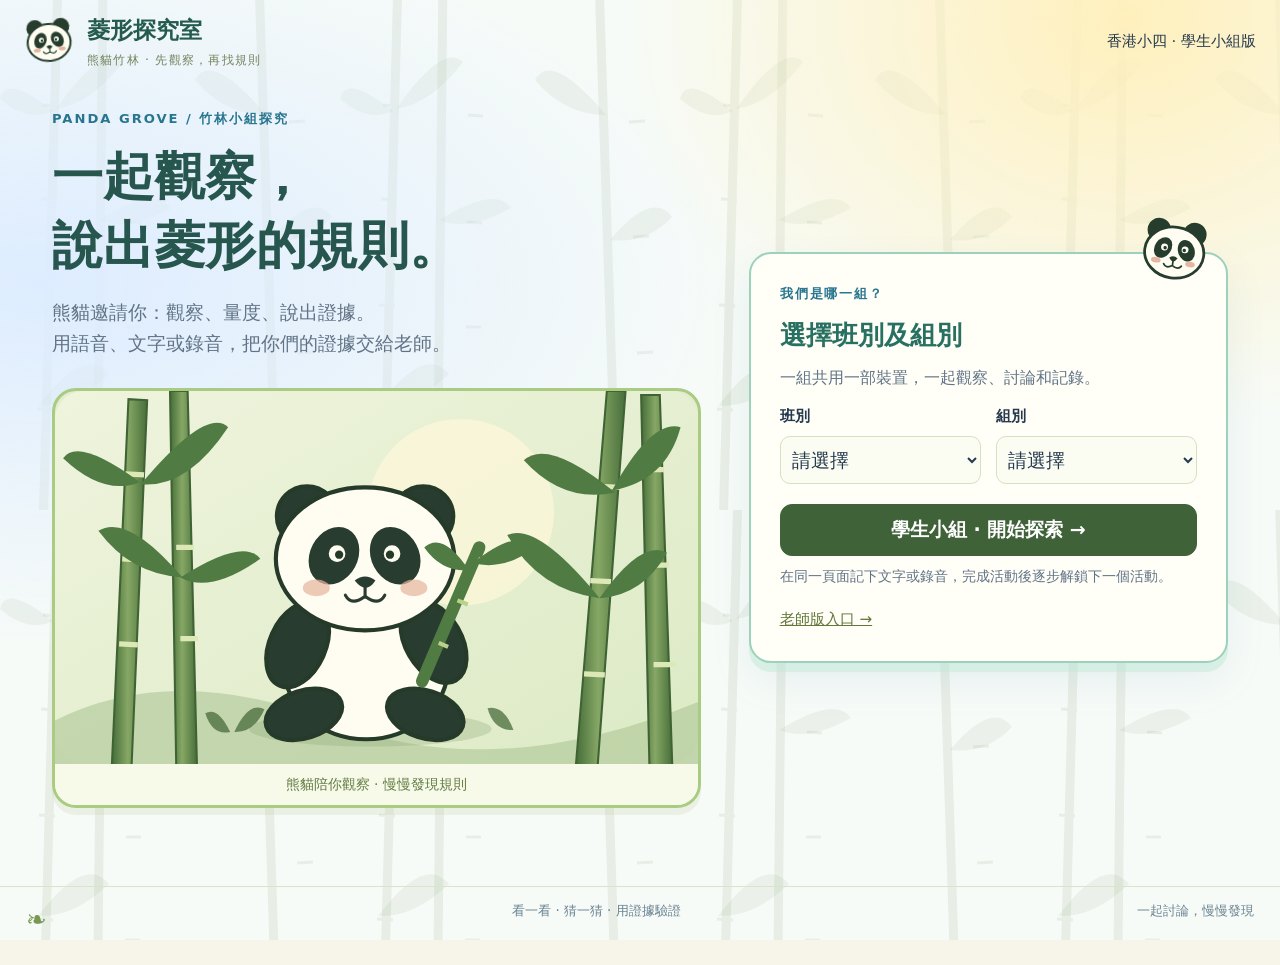
==== commit 72652b5f: "Add Xiao Ke safe learning assistant to student activities" ====
--- a/classroom/index.html
+++ b/classroom/index.html
@@ -1,5 +1,7 @@
 <!doctype html>
 <html lang="zh-Hant">
-<head><meta charset="utf-8"><meta name="viewport" content="width=device-width,initial-scale=1"><meta name="theme-color" content="#46683d"><meta name="description" content="香港小四菱形課堂探究：比較四邊形、拼棒、量度、分類與三角形拼砌；老師逐步提問，學生從證據發現規則。"><title>菱形探究室｜課堂觀察與發現</title><link rel="icon" href="data:image/svg+xml,%3Csvg xmlns='http://www.w3.org/2000/svg' viewBox='0 0 64 64'%3E%3Crect width='64' height='64' rx='16' fill='%23183f45'/%3E%3Cpath d='M32 9 51 32 32 55 13 32Z' fill='%237ae1c2'/%3E%3C/svg%3E"><link rel="stylesheet" href="classroom.css"><link rel="stylesheet" href="panda-theme.css"><script src="discussion.js" defer></script><script src="ruler.js" defer></script><script src="classroom.js" defer></script></head>
+<head><meta charset="utf-8"><meta name="viewport" content="width=device-width,initial-scale=1"><meta name="theme-color" content="#46683d"><meta name="description" content="香港小四菱形課堂探究：比較四邊形、拼棒、量度、分類與三角形拼砌；老師逐步提問，學生從證據發現規則。"><title>菱形探究室｜課堂觀察與發現</title><link rel="icon" href="data:image/svg+xml,%3Csvg xmlns='http://www.w3.org/2000/svg' viewBox='0 0 64 64'%3E%3Crect width='64' height='64' rx='16' fill='%23183f45'/%3E%3Cpath d='M32 9 51 32 32 55 13 32Z' fill='%237ae1c2'/%3E%3C/svg%3E"><link rel="stylesheet" href="classroom.css"><link rel="stylesheet" href="panda-theme.css"><script src="discussion.js" defer></script><script src="ruler.js" defer></script><script src="classroom.js" defer></script>
+<script defer src="https://wongngaiyam3-rgb.github.io/learning-resource-hub/xiaoke-widget/v1.js?v=20261102-1" data-xiaoke-site="菱形探究室" data-xiaoke-topic="geometry"></script>
+</head>
 <body><header class="topbar"><a href="./" class="brand"><span class="logo">◇</span><span>菱形探究室<small>熊貓竹林 · 先觀察，再找規則</small></span></a><div id="mode">香港小四 · 課堂探究版</div></header><main id="app"></main><footer>看一看 · 猜一猜 · 用證據驗證<span>一起討論，慢慢發現</span></footer><div id="toast" role="status" aria-live="polite"></div></body>
 </html>
--- a/classroom/panda-theme.css
+++ b/classroom/panda-theme.css
@@ -2,3 +2,5 @@
 :root{--ink:#283e2d;--green:#547738;--mint:#e8f0d5;--orange:#bd915b;--line:#dbe3c8;--muted:#67735e;color:var(--ink);background:#f7f5e9}body{background:radial-gradient(ellipse at 70% 0,#edf2d8 0,transparent 48%),url('assets/bamboo-pattern.svg') left top/340px 510px repeat,#f7f5e9}.topbar{padding-top:21px;padding-bottom:22px}.brand{gap:13px}.brand .logo{font-size:0;background:url('assets/panda-icon.svg') center/contain no-repeat transparent;width:62px;height:62px;transform:rotate(-5deg)}.brand small{letter-spacing:.1em;color:#75845e}.brand{font-weight:850}.entry{gap:48px;padding-top:28px}.entry h1{color:#314b31}.entry .eyebrow{color:#708c46}.entryart{position:relative;padding:0;overflow:hidden;border:3px solid #d2dfb4;background:#e3eccf;box-shadow:0 7px 0 #b5c59133}.entryart svg{display:none}.entryart:before{content:"";display:block;aspect-ratio:620/360;background:url('assets/panda-bamboo.svg') center/cover}.entryart:after{content:"熊貓陪你觀察 · 慢慢發現規則";display:block;text-align:center;font-size:.73rem;background:#f7fae9;padding:9px;color:#637c42}.entrycard{position:relative;border:2px solid #d2dfb4;box-shadow:0 9px 0 #dce6c488,0 16px 35px #516a3610;background:#fffef7}.entrycard:before{content:"";display:block;position:absolute;width:69px;height:69px;background:url('assets/panda-icon.svg') center/contain no-repeat;right:17px;top:-38px;transform:rotate(8deg);pointer-events:none}.entrycard h2{padding-right:30px}.entrycard .primary{background:#3f6239;border-color:#3f6239}.teacherlink{color:#61783b}.lab,.notebook{background:#fffef9;border:2px solid #dce4cc;box-shadow:0 5px 0 #e2e9d233}.nav .active{background:#46683d;border-color:#46683d}.nav button{border-color:#d7e1c5;background:#fffef5}.nav .active span{color:#d7e5b5}.toolbar button{background:#fffef5}.toolbar button[aria-pressed=true]{background:#e7efcf;border-color:#718b4a}.questions{background:linear-gradient(155deg,#42653b,#293f2d);border:2px solid #718b4a;box-shadow:0 5px 0 #617a3b22}.questions .eyebrow{color:#d6e5b4}.questions:after{content:"";display:block;width:61px;height:61px;background:url('assets/panda-icon.svg') center/contain no-repeat;margin:16px auto -3px;opacity:.9;pointer-events:none}.questions button{color:#30472e}.questions .quiet{color:#f3f5df}.questions .sub{color:#d7e2c5}.questions .qtip{color:#e6efcf;border-color:#8aa175}.lessonhead h1{color:#314b31}.chip{background:#f4eacd;border-color:#e5d8b3;color:#77603e}.instruction{background:#edf3df;border-left:5px solid #789553}.comparisonsteps button[aria-pressed=true]{background:#e5efce;border-color:#6b8c43}.comparison{background:#edf2df;border:1px solid #d6e0c3}.comparepair>div{background:#fffef8;border-color:#dbe5cb}.comparepair svg{background:#fffef8}.primary{background:#3b5d36;border-color:#3b5d36}.primary:hover:not(:disabled){background:#527845}.mint{background:#e6efcf;border-color:#c0d39e}button:hover:not(:disabled){background:#edf3de}.primary:hover:not(:disabled){background:#527845}.active,[aria-pressed=true]{border-color:#6d8b48;background:#e7efcf}.board{background:#fffef7;border-color:#dce4c9}.card{background:#fffef7;border-color:#dbe3c9}.card.selected{border-color:#6d8b48;background:#e8f1d7}.sortzone{background:#eef4df;border-color:#bbcd9d}.sortzone:nth-child(2){background:#f7efde;border-color:#d4bf90}.sortpool,.copytray{background:#f0f4e3}.obsbox{background:#fbf8e8;border-color:#d0d9b3}.summary{background:#344f30;border:2px solid #789352}.summary h2{color:#dbe8b6}.hideanswer{background:#f7f9eb}.recordbox{background:#eef3df;border:2px solid #d5dfbe}.discussion-context{background:#e8f0d5}.submission{background:#f6f8eb;border-color:#d8e2c4}.submission:before{content:"";float:right;width:34px;height:34px;background:url('assets/panda-icon.svg') center/contain no-repeat;margin-left:12px}.feedback.good{background:#e9f2d7;color:#41632f}.feedback{background:#f7eed2;color:#77603e}.entrycard select{background:#fbfdf3;border-color:#d6e0c2}footer{margin-top:29px;border-top:1px solid #dce4c8;padding-top:13px;color:#72805d}footer:before{content:"❧";color:#799852;font-size:1.3rem;margin-right:9px}.notebook>h1:before{content:"";display:inline-block;width:48px;height:48px;vertical-align:middle;background:url('assets/panda-icon.svg') center/contain no-repeat;margin-right:12px}.recordbox h2:before{content:"❧ ";color:#769247}.entrycard,.questions,.lab,.notebook{border-radius:22px}.bamboo-accent{width:50px;height:5px;background:#97ae6d;border-radius:5px;margin-bottom:15px;box-shadow:15px 7px 0 -1px #c7d69f}@media(max-width:760px){.brand .logo{width:48px;height:48px}.entry{padding-top:19px;gap:43px}.entrycard:before{width:56px;height:56px;top:-30px}.entryart{display:block;max-width:360px;margin:17px auto 0}.entryart:after{font-size:.68rem}.questions:after{position:absolute;right:15px;bottom:15px;width:39px;height:39px;margin:0;opacity:.65}.questions{position:relative;padding-right:22px}.questions .qnav{max-width:250px}.notebook>h1:before{width:37px;height:37px;margin-right:7px}.topbar{padding-top:15px;padding-bottom:19px}}
 /* Panda exploration park: cheerful zones, generous learning space. */
 :root{--ink:#25394e;--green:#348568;--mint:#e0f3e9;--orange:#f3ac45;--line:#dce6eb;--muted:#617386}body{background:radial-gradient(ellipse at 88% 2%,#fff0bd 0,transparent 32%),radial-gradient(ellipse at 3% 30%,#ddecff 0,transparent 40%),url('assets/bamboo-pattern.svg') left top/340px 510px repeat,#f7fbf8}.topbar{max-width:1700px;padding:12px 24px}.brand{color:#245b4c}.brand .logo{height:50px;width:50px}main{max-width:1700px;padding:4px 22px}.entrycard{border-color:#9cd1bb;box-shadow:0 9px 0 #bfe8d577,0 18px 40px #4283a018}.entrycard h2{color:#287061}.entryart{border-color:#a9cc82}.entry{padding-top:22px}.entry .eyebrow{color:#287590}.entry h1{color:#27564e}.nav{gap:9px;padding-bottom:10px}.nav button{min-width:150px;border-radius:15px;border:2px solid transparent;min-height:48px}.nav button:nth-child(1){background:#dfedff;color:#286291}.nav button:nth-child(2){background:#fff0cd;color:#835b13}.nav button:nth-child(3){background:#e0f5e7;color:#357345}.nav button:nth-child(4){background:#ede5ff;color:#674c98}.nav button:nth-child(5){background:#ffe4db;color:#a24c39}.nav button.active{border-color:currentColor;box-shadow:0 4px 0 #bad0da66;font-weight:850}.nav .active span{color:inherit}.toolbar{margin-bottom:12px}.toolbar button{min-height:45px;border-radius:12px;background:#fff}.toolbar button[data-action=notebook]{background:#fff0d8;border-color:#f5c987;color:#885715}.toolbar [data-action=fullscreen]{background:#e7eefb;border-color:#bccfeb;color:#43628e}.layout{grid-template-columns:minmax(0,1fr) 270px;gap:17px}.lab{padding:20px;border-color:#d5e3ed;background:#fff;box-shadow:0 5px 0 #d3e5ef44}.lessonhead h1{font-size:1.55rem;margin-bottom:5px;color:#263c54}.lessonhead .eyebrow{font-size:.62rem}.instruction{background:#eff6fc;color:#415c76;border-left-color:#73a7d3;font-size:.85rem;padding:10px 13px;margin-bottom:12px}.comparisonsteps{grid-template-columns:repeat(3,minmax(0,1fr));margin:10px 0;gap:7px}.comparisonsteps button{font-size:.76rem;border-color:#dae7ee;background:#f6faff;padding:8px 10px}.comparisonsteps button[aria-pressed=true]{background:#e2efff;border-color:#639ccb}.comparisonsteps small{display:none}.comparison{margin-top:10px;padding:13px;background:#f7faff;border-color:#d4e3ef}.comparison h3{font-size:.8rem;margin-bottom:8px}.comparepair{gap:13px}.comparepair>div{padding:10px;background:#fff;border:2px solid #ccdef0;box-shadow:0 4px 0 #deebf622}.comparepair>div:nth-child(2){border-color:#f0d2ba}.comparepair svg{height:auto;max-height:315px;background:white}.comparepair strong{display:block;margin-top:5px;font-size:.84rem}.comparepair .tools{margin:8px 0}.comparepair .tools button{min-height:43px}.questions{background:#fff7db;border:2px solid #f0d58b;box-shadow:0 5px 0 #f2d79844;color:#614d20;padding:18px;top:12px}.questions h2{color:#624f25;font-size:1.03rem;margin:10px 0 14px}.questions .eyebrow{color:#9a7223}.questions .sub{color:#8b774e}.questions button{color:#6e531d;background:#fffdf5;border-color:#e8dcb4}.questions .quiet{color:#6e531d;background:transparent}.questions .qtip{color:#6b5425;border-color:#e2ce92}.questions:after{width:45px;height:45px;margin:12px auto 0}.questions .qnav{gap:6px}.questions .qnav button{font-size:.68rem;padding:7px;min-height:43px}.inquirysteps{display:flex;gap:8px;margin:10px 0 4px;flex-wrap:wrap}.inquirysteps button{font-size:.8rem;padding:7px 12px;border:2px solid #e1e9ee;background:#fff}.inquirysteps button[aria-pressed=true]{background:#e4f4ef;border-color:#64af98;color:#236a54}.phasehint{font-size:.77rem;margin:4px 0 8px;color:#527064}.ruler-panel{margin:8px 0 5px;background:#f7fafc;border-color:#e0e9f0;padding:10px}.ruler-panel [data-ruler-reading]{color:#395f88;font-size:.91rem}.ruler-panel .tools{gap:5px}.ruler-panel .tools button{font-size:.66rem;min-height:42px;padding:6px 7px}.ruler-panel .tools button:nth-child(1){background:#e3efff;color:#2867a1;border-color:#9fc2e4}.ruler-panel .tools button:nth-child(2){background:#ffebda;color:#9a541d;border-color:#eebc92}.ruler-panel .measure-save{background:#ddf1e6;color:#246547;border-color:#a2cfb4}.ruler-end.endpoint-0{fill:#5f9cd5;stroke:#2a5c8c}.ruler-end.endpoint-1{fill:#f3a266;stroke:#a4602b}.ruler-end.chosen{stroke-width:5}.ruler-number{fill:#fff}.ruler-hit{r:24px}.ruler-line{stroke:#667d90;stroke-width:2.5}.ruler-label{fill:#334f70;font-size:18px;stroke:#fff;stroke-width:7}.ruler-vertices circle{fill:#789d84;r:7px}.ruler-panel [data-ruler-message]{font-size:.72rem;color:#367358;margin:6px 0}.measurement-table{width:100%;border-collapse:separate;border-spacing:4px;font-size:.75rem;text-align:center}.measurement-table caption{font-size:.73rem;color:#61768b;text-align:left;margin:5px 0}.measurement-table th{background:#edf2f8;padding:4px;color:#536b85}.measurement-table td{background:#fff;border:1px solid #dce7ef;border-radius:8px;padding:7px 4px;color:#8993a2}.measurement-table td.measured{background:#e1f4e9;color:#2c7751;border-color:#a4d6b9;font-weight:750}.measurement-evidence{background:#e9f3fe;border:1px solid #bdd6f0;padding:12px;border-radius:12px;margin-bottom:17px;font-size:.8rem}.measurement-evidence p{margin:8px 0}.recordbox{background:#fff2e9;border-color:#f5cdaf}.record-main{background:#e67857;color:#fff;border:2px solid #d96845;min-height:60px;font-size:1.07rem;padding:12px 21px}.record-main:hover:not(:disabled){background:#d96e4e}.record-state{display:inline-flex;align-items:center;gap:8px;padding:6px 13px;border-radius:30px;background:#fff;border:1px solid #e5c5ae;color:#866446;font-size:.77rem;font-weight:750;float:right}.record-state.recording{background:#ffe2de;color:#ae4439;border-color:#efa197}.record-state.recording:before{content:"";width:9px;height:9px;border-radius:50%;background:#d45344;animation:recordpulse 1.5s ease-in-out infinite}.record-state.submitted{background:#dff2e4;color:#326747;border-color:#91c5a1}.record-state.sending{background:#e1edff;color:#3b6091;border-color:#a2bfdf}.discussion-context{background:#e5efff;border-left:5px solid #76a0cf}.discussion-step{display:block;font-size:.72rem;color:#597da9;margin-bottom:5px}.recordbox h2{padding-right:145px;font-size:1.1rem;color:#8e583d}.recordbox h2:before{content:""}.notebook{background:#fff;border-color:#cfdfec}.notebook textarea{background:#fcfdff;border:2px solid #d5e2ef}.notebook [data-action=discuss-submit]{background:#4276ac;border-color:#346493;font-size:1rem;min-height:54px}.discussion-answer{border-color:#73a1d2}.submission{background:#f2f7fc;border-color:#cddfec}.summary{background:linear-gradient(140deg,#557bb1,#5e6e9a);border-color:#91b2dc}.summary h2{color:#fff2c9}.hideanswer{background:#f3effd;border-color:#c4b9e2}.primary{background:#4276ac;border-color:#4276ac}.primary:hover:not(:disabled){background:#38689c}.lessonfoot{margin-top:16px}.comparisonnav{margin-top:11px}.comparisonnav button{font-size:.75rem}.sortzone{background:#e9f4ed;border-color:#9bc8ad}.sortzone:nth-child(2){background:#fff0e3;border-color:#dcb88e}.sortpool{background:#f1edf9}.panel:nth-child(1) h3 .chip{background:#dcefff;color:#326489}.panel:nth-child(2) h3 .chip{background:#ffe8cf;color:#956229}footer{color:#6a8392}.fullscreen .layout{grid-template-columns:minmax(0,1fr) 280px}.fullscreen .comparepair svg{max-height:440px}.fullscreen .lessonhead h1{font-size:1.8rem}@keyframes recordpulse{50%{opacity:.4}}@media(min-width:1600px){.layout{grid-template-columns:minmax(0,1fr) 310px}.comparepair svg{max-height:385px}}@media(max-width:1000px){.layout{grid-template-columns:minmax(0,1fr) 225px}.lab{padding:15px}.comparisonsteps button{font-size:.69rem}.questions{padding:15px}}@media(max-width:760px){main{padding:3px 10px}.topbar{padding:11px 13px}.brand small{font-size:.55rem}.brand .logo{width:41px;height:41px}.layout{display:flex}.lab{padding:15px 10px}.questions{padding:13px 15px}.questions:after{display:none}.questions h2{margin:4px 0 8px;font-size:1rem}.questions .qnav{max-width:none}.questions .qnav button{font-size:.75rem}.comparisonsteps{grid-template-columns:1fr}.comparisonsteps button{font-size:.77rem;min-height:40px;padding:6px 9px}.comparepair{gap:8px}.comparepair>div{padding:5px}.comparepair svg{height:auto;min-height:150px;max-height:none}.ruler-panel{padding:7px}.ruler-panel .tools button{font-size:.62rem;flex:1;min-width:80px}.ruler-panel p{font-size:.64rem}.ruler-panel [data-ruler-reading]{font-size:.78rem}.measurement-table{font-size:.65rem;border-spacing:2px}.measurement-table td{padding:7px 2px}.record-state{float:none;margin-bottom:10px}.recordbox h2{padding-right:0}.record-main{min-height:62px;font-size:1.07rem}.notebook .tools button{min-height:49px}.inquirysteps{gap:5px}.inquirysteps button{flex:1;font-size:.74rem;padding:7px 6px}.phasehint{font-size:.74rem}.lessonhead .chip{display:none}.comparisonnav span{display:none}.comparisonnav button{font-size:.72rem;padding:8px}.nav button{min-width:139px}.toolbar button{font-size:.74rem}.entry h1{font-size:2.1rem}}@media(max-width:470px){.comparepair{grid-template-columns:1fr}.comparepair svg{max-height:285px}.ruler-panel .tools button{min-width:105px}.measurement-table{font-size:.76rem}.comparisonsteps{display:flex;overflow-x:auto}.comparisonsteps button{flex:0 0 175px}.entry .entryart{max-width:300px}}@media(prefers-reduced-motion:reduce){.record-state.recording:before{animation:none}}
+/* Observation and discussion share one page; each later activity unlocks in order. */
+.layout{grid-template-columns:minmax(0,1fr) 365px}.lessonaside{position:sticky;top:12px;align-self:start;max-height:calc(100vh - 24px);overflow-y:auto;padding-right:3px;scrollbar-width:thin}.lessonaside .questions{position:static;top:auto;margin-bottom:13px}.lessonaside .questions:after{display:none}.inline-discussion .notebook{padding:15px;border:2px solid #bfd7ee;background:#f5faff}.inline-note h2{font-size:1.1rem;color:#3a6991;margin-bottom:12px}.inline-note .eyebrow{font-size:.61rem;letter-spacing:.05em}.inline-note .discussion-context{padding:10px;font-size:.76rem;margin:9px 0 12px}.inline-note .discussion-context p{font-size:.74rem;margin-top:6px}.inline-note .discussion-step{display:none}.inline-note textarea{min-height:105px;font-size:.85rem;padding:10px;margin:5px 0 3px}.inline-note label{font-size:.77rem}.inline-note .tools{margin:9px 0;gap:7px}.inline-note .tools button{font-size:.73rem;min-height:45px;padding:8px 10px}.inline-note .tools .muted{font-size:.66rem}.inline-note .recordbox{padding:12px;margin:12px 0}.inline-note .record-state{float:none;font-size:.69rem;padding:5px 10px;margin-bottom:8px}.inline-note .recordbox h2{padding:0;font-size:.85rem;margin-bottom:7px}.inline-note .recordbox p{font-size:.7rem}.inline-note .record-main{width:100%;min-height:52px;font-size:.9rem}.inline-note .filebutton{font-size:.67rem}.inline-note .measurement-evidence{font-size:.69rem;margin:9px 0;padding:9px}.inline-note [data-action=discuss-submit]{width:100%;font-size:.8rem!important}.inline-note .feedback{padding:10px;font-size:.74rem}.local-notes{font-size:.74rem;margin-top:12px}.local-notes .logitem{font-size:.72rem}.nav button:disabled{opacity:1;background:#edf0f3!important;color:#8b98a3!important;border:2px dashed #d0d7dd;box-shadow:none;cursor:not-allowed}.task-checklist{background:#eef7f0;border:1px solid #c4ddca;padding:15px;border-radius:14px;margin-top:17px}.task-checklist h3{font-size:.88rem;color:#447355}.task-checklist ul{list-style:none;padding:0;margin:9px 0}.task-checklist li{display:flex;align-items:start;gap:9px;font-size:.78rem;color:#698174;margin:7px 0}.task-checklist li span{font-weight:800;flex:0 0 19px}.task-checklist li.done{color:#2e7750}.task-checklist p,.task-teacher{font-size:.73rem;color:#61766b;margin:7px 0 0}.lessonfoot #finish-stage:disabled{opacity:1;background:#e3e9ef;color:#8a96a3;border-color:#d5dde5}.inline-note summary{cursor:pointer}.inline-note .record-main{background:#e67857;color:#fff;border-color:#d96845}.fullscreen .layout{grid-template-columns:minmax(0,1fr) 370px}@media(min-width:1600px){.layout{grid-template-columns:minmax(0,1fr) 390px}}@media(max-width:1100px){.layout{grid-template-columns:minmax(0,1fr) 310px}.comparepair{grid-template-columns:1fr}.comparepair svg{max-height:280px}.lessonaside{max-height:calc(100vh - 20px)}}@media(max-width:760px){.layout{display:flex;flex-direction:column}.lessonaside{position:static;max-height:none;overflow:visible;padding:0}.lessonaside .questions{order:0}.inline-discussion .notebook{padding:18px}.inline-note textarea{min-height:120px}.inline-note .tools button{font-size:.85rem}.inline-note [data-action=discuss-submit]{font-size:.91rem!important}.inline-note .record-main{min-height:58px}.inline-note .recordbox h2{font-size:1rem}.inline-note .eyebrow{font-size:.7rem}.inline-note .recordbox p{font-size:.8rem}.task-checklist li{font-size:.81rem}.comparepair{grid-template-columns:repeat(2,minmax(0,1fr))}.fullscreen .layout{display:flex}.lessonfoot{justify-content:flex-start}.lessonfoot #finish-stage{flex:1;min-width:190px}.inline-note .record-state{font-size:.78rem}}@media(max-width:470px){.comparepair{grid-template-columns:1fr}}
